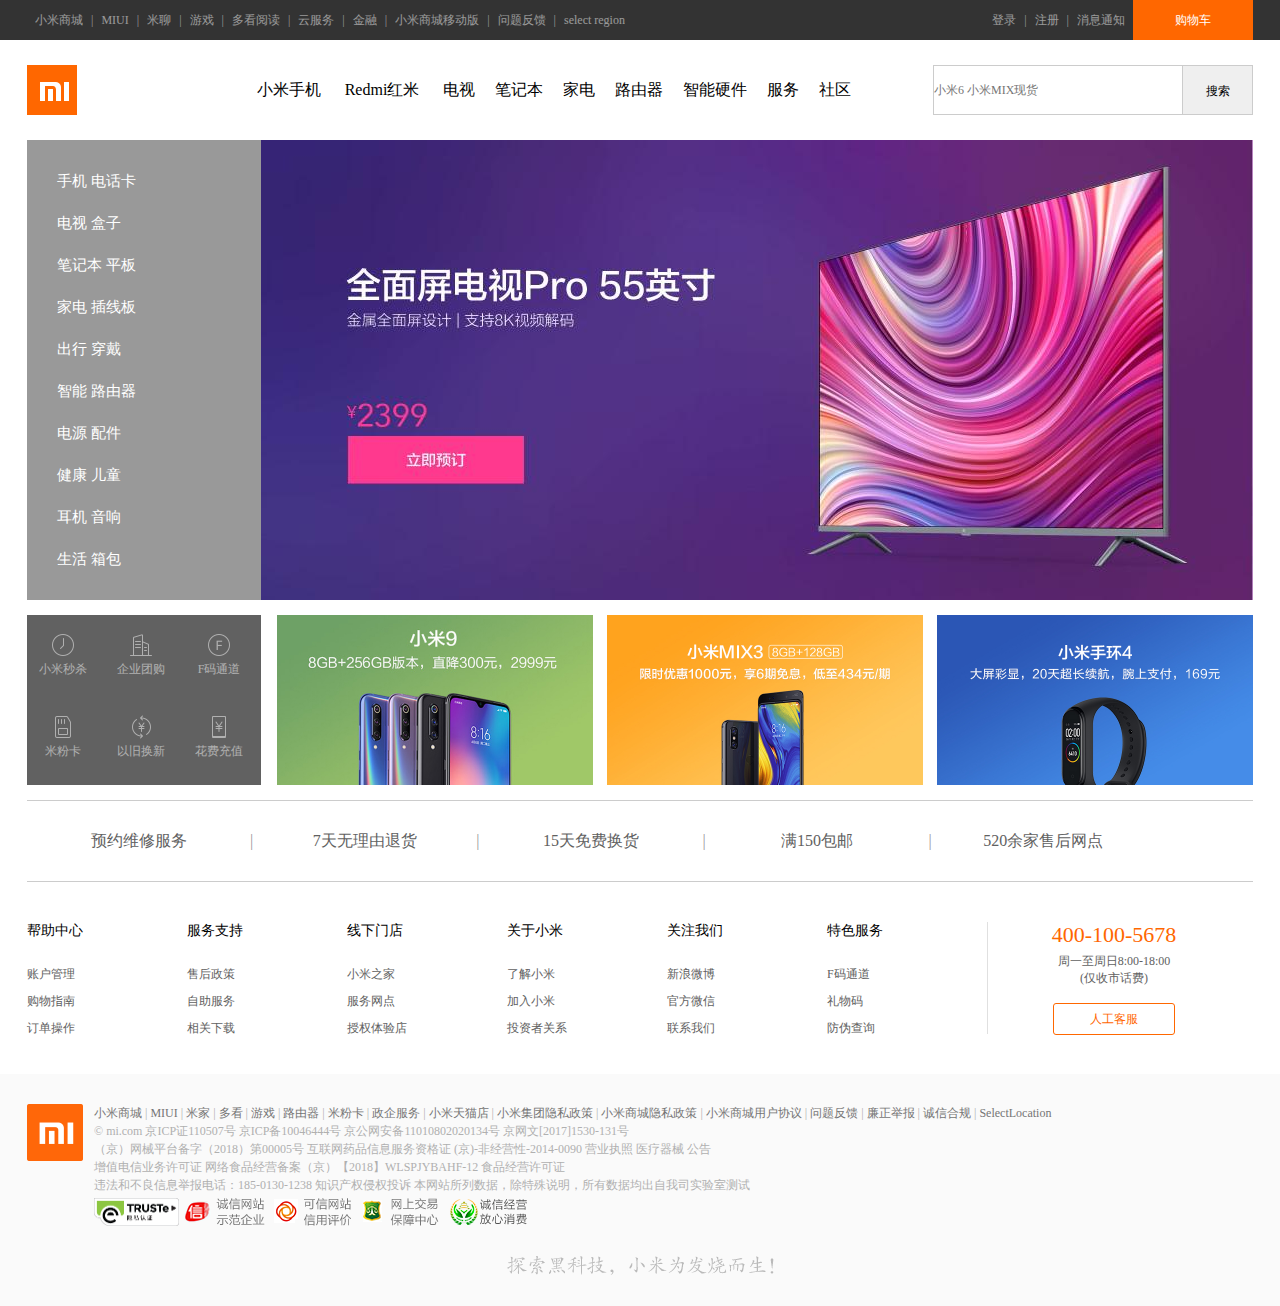
==== index.html @ fec9b2d8 "first commit" ====
<!DOCTYPE html>
<html lang="en">
<head>
    <meta charset="UTF-8">
    <title>小米首页</title>
    <link rel="stylesheet" href="CSS/reset.css">
    <link rel="stylesheet" href="CSS/public.css">

    <link rel="stylesheet" href="CSS/index.css">

</head>
<body>
<!--头部导航-->
    <header>
        <div class="header_top">
            <div class="container">
                <div class="header_top_left">
                    <ul>
                        <li>
                            <a href="">小米商城</a>
                        </li>
                        <li>|</li>
                        <li>
                            <a href="product.html">MIUI</a>
                        </li>
                        <li>|</li>
                        <li>
                            <a href="">米聊</a>
                        </li>
                        <li>|</li>
                        <li>
                            <a href="">游戏</a>
                        </li>
                        <li>|</li>
                        <li>
                            <a href="">多看阅读</a>
                        </li>
                        <li>|</li>
                        <li>
                            <a href="">云服务</a>
                        </li>
                        <li>|</li>
                        <li>
                            <a href="">金融</a>
                        </li>
                        <li>|</li>
                        <li>
                            <a href="">小米商城移动版</a>
                        </li>
                        <li>|</li>
                        <li>
                            <a href="">问题反馈</a>
                        </li>
                        <li>|</li>
                        <li>
                            <a href="">select region</a>
                        </li>
                    </ul>
                </div>
                <div class="header_top_right">
                    <ul>
                        <li>
                            <p>购物车</p>
                        </li>
                        <li>
                            <a href="login.html">消息通知</a>
                        </li>
                        <li>|</li>
                        <li>
                            <a href="login.html">注册</a>
                        </li>
                        <li>|</li>
                        <li>
                            <a href="login.html">登录</a>
                        </li>

                    </ul>
                </div>
            </div>

        </div>
        <div class="header_footer">
            <div class="container">
                <div class="header_logo">
                    <a href=""></a>
                </div>
                <div class="header_nav">
                    <ul>
                        <li>
                            <a href="product.html" target="_blank">小米手机</a>
                        </li>
                        <li>
                            <a href="#">Redmi红米</a>
                        </li>
                        <li>
                            <a href="#">电视</a>
                        </li>
                        <li>
                            <a href="#">笔记本</a>
                        </li>
                        <li>
                            <a href="#">家电</a>
                        </li>
                        <li>
                            <a href="#">路由器</a>
                        </li>
                        <li>
                            <a href="#">智能硬件</a>
                        </li>
                        <li>
                            <a href="#">服务</a>
                        </li>
                        <li>
                            <a href="#">社区</a>
                        </li>
                    </ul>
                </div>
                <div class="header_search">
                    <form action="" method="post">
                        <input type="text" class="shuru" placeholder="小米6&nbsp;小米MIX现货">
                        <input type="submit" class="sousuo" value="搜索" />

                    </form>
                </div>
            </div>
        </div>
    </header>
    <div class="hover_nav">
        <ul id="hover_nav_list1">
            <li>
                <a href="#">
                    <div class="imgs">
                        <img src="./images/public_images/41c566d825a3ae3b5751a78d4c7cffdb.png" alt="">
                    </div>
                    <div class="title">小米9 Pro 5G</div>
                    <p class="price">36699元起</p>
                </a>
            </li>
            <li>
                <a href="">
                    <div class="imgs">
                        <img src="./images/public_images/5d19da60f9f62eb2aa5dcdbd7df19f0f.png" alt="">
                    </div>
                    <div class="title">小米MIX Alpha</div>
                    <p class="price">19999</p>
                </a>
            </li>
            <li>
                <a href="#">
                    <div class="imgs">
                        <img src="./images/public_images/f515ab05232ed14ccd78ec67e024495a.png" alt="">
                    </div>
                    <div class="title">小米CC9</div>
                    <p class="price">1699元起</p>
                </a>
            </li>
            <li>
                <a href="#">
                    <div class="imgs">
                        <img src="./images/public_images/df9b3e7a562e02a33eb069b3f0119815.png" alt="">
                    </div>
                    <div class="title">小米CC9e</div>
                    <p class="price">1299元起</p>
                </a>
            </li>
            <li>
                <a href="#">
                    <div class="imgs">
                        <img src="./images/public_images/b02f50c9dd2e01c139a06a12502755ef.png" alt="">
                    </div>
                    <div class="title">小米CC9美图定制版</div>
                    <p class="price">2599元</p>
                </a>
            </li>
            <li>
                <a href="#">
                    <div class="imgs">
                        <img src="./images/public_images/2c9307e9690dfbca39d8de770a7a8664.png" alt="">
                    </div>
                    <div class="title">小米9</div>
                    <p class="price">2799元起</p>
                </a>
            </li>
        </ul>
    </div>
<!--内容区-->
    <div class="content">
        <!-- rM:round Map（轮播图）简写       -->
        <div class="rM">
            <div class="rM_left">
                <ul>
                    <li><a href="#">手机 电话卡</a></li>
                    <li><a href="#">电视 盒子</a></li>
                    <li><a href="#">笔记本 平板</a></li>
                    <li><a href="#">家电 插线板</a></li>
                    <li><a href="#">出行 穿戴</a></li>
                    <li><a href="#">智能 路由器</a></li>
                    <li><a href="#">电源 配件</a></li>
                    <li><a href="#">健康 儿童</a></li>
                    <li><a href="#">耳机 音响</a></li>
                    <li><a href="#">生活 箱包</a></li>
                </ul>
            </div>
            <div class="rM_right"></div>
        </div>
        <!-- home_row -->
        <div class="home_row">
            <div class="channel_list">
                <ul>
                    <li><a href="#"><img src="./images/index_images/82abdba456e8caaea5848a0cddce03db.png" alt="">小米秒杀</a></li>
                    <li><a href="#"><img src="./images/index_images/806f2dfb2d27978e33fe3815d3851fa3.png" alt="">企业团购</a></li>
                    <li><a href="#"><img src="./images/index_images/eded6fa3b897a058163e2485532c4f10.png" alt="">F码通道</a></li>
                    <li><a href="#"><img src="./images/index_images/43a3195efa6a3cc7662efed8e7abe8bf.png" alt="">米粉卡</a></li>
                    <li><a href="#"><img src="./images/index_images/f4846bca6010a0deb9f85464409862af.png" alt="">以旧换新</a></li>
                    <li><a href="#"><img src="./images/index_images/9a76d7636b08e0988efb4fc384ae497b.png" alt="">花费充值</a></li>
                </ul>
            </div>
            <div class="channel_3">
                <ul>
                    <li><a href="#"><img src="./images/index_images/小米手环4.jpg" alt=""></a></li>
                    <li><a href="#"><img src="./images/index_images/小米MIX3.jpg" alt=""></a></li>
                    <li><a href="#"><img src="./images/index_images/小米9.jpg" alt=""></a></li>
                </ul>
            </div>
        </div>
    </div>
<!--尾部   -->
    <footer>
        <div class="footer_top">
            <div class="container">
                <div class="footer_serve">
                    <ul>
                        <li><a href="#">预约维修服务</a></li>
                        <li>|</li>
                        <li><a href="#">7天无理由退货</a></li>
                        <li>|</li>
                        <li><a href="#">15天免费换货</a></li>
                        <li>|</li>
                        <li><a href="#">满150包邮</a></li>
                        <li>|</li>
                        <li><a href="#">520余家售后网点</a></li>
                    </ul>
                </div>
                <div class="footer_link">
                    <dl>
                        <dt>帮助中心</dt>
                        <dd><a href="#">账户管理</a></dd>
                        <dd><a href="#">购物指南</a></dd>
                        <dd><a href="#">订单操作</a></dd>
                    </dl>
                    <dl>
                        <dt>服务支持</dt>
                        <dd><a href="#">售后政策</a></dd>
                        <dd><a href="#">自助服务</a></dd>
                        <dd><a href="#">相关下载</a></dd>
                    </dl>
                    <dl>
                        <dt>线下门店</dt>
                        <dd><a href="#">小米之家</a></dd>
                        <dd><a href="#">服务网点</a></dd>
                        <dd><a href="#">授权体验店</a></dd>
                    </dl>
                    <dl>
                        <dt>关于小米</dt>
                        <dd><a href="#">了解小米</a></dd>
                        <dd><a href="#">加入小米</a></dd>
                        <dd><a href="#">投资者关系</a></dd>
                    </dl>
                    <dl>
                        <dt>关注我们</dt>
                        <dd><a href="#">新浪微博</a></dd>
                        <dd><a href="#">官方微信</a></dd>
                        <dd><a href="#">联系我们</a></dd>
                    </dl>
                    <dl>
                        <dt>特色服务</dt>
                        <dd><a href="#">F码通道</a></dd>
                        <dd><a href="#">礼物码</a></dd>
                        <dd><a href="#">防伪查询</a></dd>
                    </dl>
                    <div class="col_contact">
                        <p class="phone">400-100-5678</p>
                        <p>
                            周一至周日8:00-18:00
                            <br>
                            (仅收市话费)
                        </p>
                        <a href="#">人工客服</a>
                    </div>
                </div>
            </div>
        </div>
        <div class="footer_info">
            <div class="container">
                <div class="logo"></div>
                <div class="info-text">
                    <p class="sites">
                        <a href="#">小米商城</a>
                        <span>|</span>
                        <a href="#">MIUI</a>
                        <span>|</span>
                        <a href="#">米家</a>
                        <span>|</span>
                        <a href="#">多看</a>
                        <span>|</span>
                        <a href="#">游戏</a>
                        <span>|</span>
                        <a href="#">路由器</a>
                        <span>|</span>
                        <a href="#">米粉卡</a>
                        <span>|</span>
                        <a href="#">政企服务</a>
                        <span>|</span>
                        <a href="#">小米天猫店</a>
                        <span>|</span>
                        <a href="#">小米集团隐私政策</a>
                        <span>|</span>
                        <a href="#">小米商城隐私政策</a>
                        <span>|</span>
                        <a href="#">小米商城用户协议</a>
                        <span>|</span>
                        <a href="#">问题反馈</a>
                        <span>|</span>
                        <a href="#">廉正举报</a>
                        <span>|</span>
                        <a href="#">诚信合规</a>
                        <span>|</span>
                        <a href="#">SelectLocation</a>
                    </p>
                    <p>
                        ©
                        <a href="#">mi.com</a>
                        京ICP证110507号
                        <a href="#">京ICP备10046444号</a>
                        <a href="#">京公网安备11010802020134号 </a>
                        <a href="#">京网文[2017]1530-131号</a>
                        <br>
                        <a href="#">（京）网械平台备字（2018）第00005号</a>
                        <a href="#">互联网药品信息服务资格证 (京)-非经营性-2014-0090 营业执照</a>                   <a href="#">医疗器械</a>
                        <a href="#">公告</a>
                        <br>
                        <a href="#">增值电信业务许可证</a>
                        网络食品经营备案（京）【2018】WLSPJYBAHF-12
                        <a href="#">食品经营许可证</a>
                        <br>
                        违法和不良信息举报电话：185-0130-1238
                        <a href="#">知识产权侵权投诉</a>
                        本网站所列数据，除特殊说明，所有数据均出自我司实验室测试
                    </p>
                </div>
                <div class="info-links">
                    <a href="#"><img src="images/truste.png" alt="" width="85" height="28"></a>
                    <a href="#"><img src="images/v-logo-2.png" alt=""></a>
                    <a href="#"><img src="images/v-logo-1.png" alt=""></a>
                    <a href="#"><img src="images/v-logo-3.png" alt=""></a>
                    <a href="#"><img src="images/ba10428a4f9495ac310fd0b5e0cf8370.png" alt=""></a>
                </div>
                <div class="slogan"></div>
            </div>
        </div>
    </footer>
</body>
</html>
---- CSS/public.css ----
/*所有HTML文件的头部和尾部样式*/

/*头部布局*/
header{
    width: 100%;
    height: 140px;
}
/*设置header-top*/
.header_top{
    height: 40px;
    background: #333;
}
.header_top .container{
    width: 1226px;
    margin: 0 auto;
    font-size: 12px;
}
/*设置header_top左侧样式*/
.header_top_left{
    float: left;
}
.header_top_left{
    height: 40px;
    line-height: 40px;
    text-align: center;
}
.header_top_left ul li{
    float: left;
}
.header_top_left ul li a{
    display: inline-block;
    color: #fff;
    margin:0 8px;
    opacity: 0.5;
}
.header_top_left ul li a:hover{
    opacity: 1;
}
/*设置header_top右侧样式*/
.header_top_right{
    float: right;
}
.header_top_right{
    height: 40px;
    line-height: 40px;
    text-align: center;
}
.header_top_right ul li{
    float: right;
}
.header_top_right ul li a{
    display: inline-block;
    color: #fff;
    margin:0 8px;
    opacity: 0.5;
}
.header_top_right ul li a:hover{
    opacity: 1;
}
/*单独设置header_top右侧购物车*/
.header_top_right ul li:first-child{
    background: #ff6700;
    width: 120px;
}
.header_top_right ul li:first-child:hover{
    background: none;
}
.header_top_right ul li p{
    color: #fff;
}

/*********************************************************************************/

/*设置header-footer*/
.header_footer{
    height: 100px;
}
.header_footer .container{
    width: 1226px;
    margin: 0 auto;
}
/*设置header_logo样式*/
.header_footer .header_logo{
    float: left;
    height: 100px;
}
.header_logo a{
    margin-top: 25px;
    display: inline-block;
    width: 50px;
    height: 50px;
    background:url(../images/logo_top.png) no-repeat;
}
/*设置header_nav样式*/
.header_footer .header_nav{
    float: left;
}
.header_nav ul{
    font-size: 16px;
    margin-left: 170px;
}
.header_nav li{
    float: left;
    height: 100px;
    line-height: 100px;
    text-align: center;
}
.header_nav li:nth-child(1){
    width: 84px;
}
.header_nav li:nth-child(2){
    width: 102px;
}
.header_nav li:nth-child(3){
    width: 52px;
}
.header_nav li:nth-child(4){
    width: 68px;
}
.header_nav li:nth-child(5){
    width: 52px;
}
.header_nav li:nth-child(6){
    width: 68px;
}
.header_nav li:nth-child(7){
    width: 84px;
}
.header_nav li:nth-child(8){
    width: 52px;
}
.header_nav li:nth-child(9){
    width: 52px;
}
.header_nav li a{
    color: #000;
}
.header_nav li a:hover{
    color: #ff6700;
}

/*设置header_search样式*/
.header_footer .header_search{
    float: right;
    height: 100px;
}
.header_search input{
    width: 250px;
    height:50px;
    line-height: 50px;
    font-size: 12px;
    margin-top: 25px;
    border:1px solid #ccc;
    box-sizing: border-box;
    float:left;
}
.header_search input:nth-child(2){
    width:70px;
    border-left: none;
}

/*头部鼠标悬浮显示页*/
.hover_nav{
    display: none;
    position: absolute;
    border-top: 1px solid #ccc;
    background-color: white;
    width: 100%;
    height: 230px;
}
.hover_nav #hover_nav_list1{
    width: 1226px;
    margin-left: auto;
    margin-right: auto;
}
#hover_nav_list1 li{
    padding: 35px 12px 0;
    text-align: center;
    width: 180px;
    float: left;
}
#hover_nav_list1 .title{
    height: 20px;
    line-height: 20px;
}
#hover_nav_list1 p{
    height: 20px;
    line-height: 20px;
    color: #ff6700;
}


/*设置footer样式*/
footer{

}
.footer_top .container{
    width: 1226px;
    margin: 0 auto;

}
/*设置footer_serve样式*/
.footer_top .footer_serve{
    width: 1226px;
    height: 80px;
    line-height: 80px;
    text-align: center;
    font-size: 16px;

    border-top: 1px solid #ccc;
    border-bottom: 1px solid #ccc;
}
.footer_serve ul{

}
.footer_serve li{
    float: left;
}
.footer_serve li:nth-of-type(2n+1){
    width: 223px;
}
.footer_serve li a{
    color: #616161;
}
.footer_serve li a:hover{
    color: #ff6700;
}

/*设置footer_link样式*/
footer .footer_link{
    height: 192px;
    padding: 40px 0;
    box-sizing: border-box;
}
.footer_link dl{
    float: left;
    width: 160px;
    height: 112px;

}
.footer_link dt{
    margin-bottom: 26px;
    font-size: 14px;
    color: #000;
}
.footer_link dd{
    margin-top: 10px;

}
.footer_link dd a{
    color: #616161;
}
.footer_link dd a:hover{
    color: #ff6700;
}
.footer_link .col_contact{
    float: left;
    width: 252px;
    height: 112px;
    border-left: 1px solid #e0e0e0;

    text-align: center;
    color: #616161;
}
.col_contact .phone{
    font-size: 22px;
    color: #ff6700;
    margin-bottom: 5px;
}
.col_contact p:nth-child(2){
    margin-bottom: 16px;
}
.col_contact a{
    display: inline-block;
    width: 120px;
    height: 30px;

    border-radius: 3px;
    border: 1px solid #ff6700;
    line-height: 30px;


    color: #ff6700;
}
.col_contact a:hover{
    background-color: #ff6700;
    color: #FFFFFF;
}

/*设置footer_info样式*/
footer .footer_info{
    height: 232px;
    padding: 30px 0;

    box-sizing: border-box;
    background-color: #fafafa;
}
.footer_info .container{
    width: 1226px;
    margin: 0 auto;
    height: 123px;
    position: relative;

}
.footer_info .logo{
    display: inline-block;
    width: 57px;
    height: 57px;

    position: absolute;
    top: 0;
    left: 0;

    margin-right: 10px;
    background:  url("../images/logo_foot.png") 0 0 no-repeat;
}

/*设置footer_info中的  info-text样式*/
.footer_info .info-text{
    color: #b0b0b0;
    padding-left: 67px;
}
.info-text p a{
    line-height: 18px;
    color: #b0b0b0;
}
.info-text .sites a{
    color: #757575;
}
.info-text p a:hover{
    color: #ff6700;
}

/*设置footer_info中的  info-links的样式*/
.info-links{
    height: 28px;
    margin: 4px 0 0;
    padding-left: 67px;
}

/*设置footer_info中的  slogan的样式*/
.slogan{
    clear: both;
    margin: 30px auto 0;
    width: 267px;
    height: 19px;
    background:  url("../images/slogan2016.png") 0 0 no-repeat;
    overflow: hidden;
}
---- CSS/index.css ----
/*设置导航轮播图样式*/
.content .rM{
    width: 1226px;
    height: 460px;
    margin-right: auto;
    margin-left: auto;
}
/*设置左侧导航*/
.rM .rM_left{
    float: left;
    width: 234px;
    background-color: #999999;
    font-size: 15px;
}
.rM_left ul{
    padding: 20px 0;
}
.rM_left ul>li:hover{
    background-color: #ff6700;
}
.rM_left ul>li>a{
    height: 42px;
    line-height: 42px;
    padding-left: 30px;
    color: #fff;
}
/*设置轮播图*/
.rM .rM_right{
    float: right;
    width: 992px;
    height: 460px;
    background-color: green;
    background-image: url("../images/index_images/1b1d3d2a8e50d6445d471322b70d3aea.jpg");
    background-position: right;
}

/*设置home_row*/
.home_row{
    width: 1226px;
    height: 170px;
    margin: 15px auto;

    /*background-color: yellow;*/
}
.home_row .channel_list{
    float: left;
    width: 234px;
    height: 100%;
    background-color: #616161;
}
.channel_list>ul>li{
    float: left;
    width: 76px;
    height: 82px;
    padding: 0 1px;

    text-align: center;
}
.channel_list>ul>li>a{
    display: block;
    padding-top: 18px;
    width: 70px;
    height: 64px;
    color: white;
    opacity: 0.5;
}
.channel_list>ul>li>a>img{
    display: block;
    width: 24px;
    height: 24px;
    margin: 0 auto 4px;

}
.channel_list>ul>li>a:hover{
    opacity: 1;

}

.home_row .channel_3{
    float: right;
    height: 100%;
}
.channel_3>ul>li{
    float: right;
    width: 316px;
    height: 170px;
    margin-left: 14px;
}
.channel_3>ul>li>a>img{
    width: 316px;
    height: 170px;
}
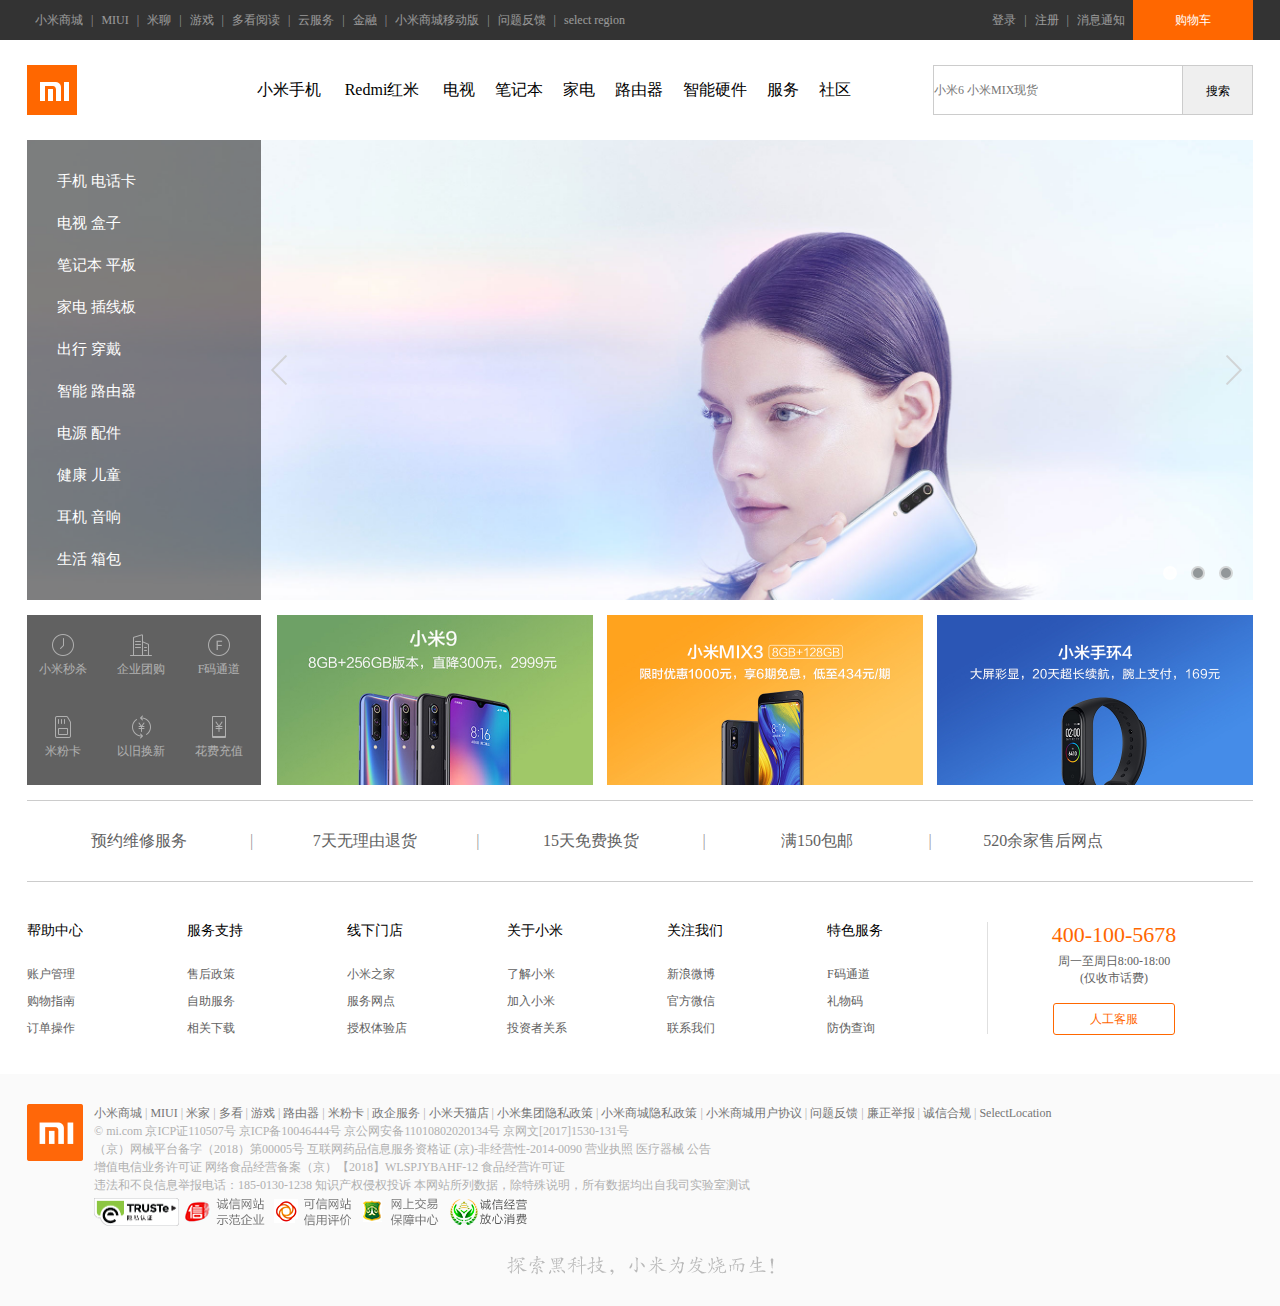
==== commit c1a90840: "second commit" ====
--- a/index.html
+++ b/index.html
@@ -5,8 +5,9 @@
     <title>小米首页</title>
     <link rel="stylesheet" href="CSS/reset.css">
     <link rel="stylesheet" href="CSS/public.css">
+    <link rel="stylesheet" href="CSS/index.css">
 
-    <link rel="stylesheet" href="CSS/index.css">
+
 
 </head>
 <body>
@@ -126,7 +127,7 @@
         </div>
     </header>
     <div class="hover_nav">
-        <ul id="hover_nav_list1">
+        <ul>
             <li>
                 <a href="#">
                     <div class="imgs">
@@ -179,6 +180,342 @@
                     </div>
                     <div class="title">小米9</div>
                     <p class="price">2799元起</p>
+                </a>
+            </li>
+        </ul>
+        <ul>
+            <li>
+                <a href="#">
+                    <div class="imgs">
+                        <img src="./images/public_images/c1937ecb7e9b8e1aee11d6936e19d53c.png" alt="">
+                    </div>
+                    <div class="title">Redmi K20 Pro 尊享版</div>
+                    <p class="price">2699元起</p>
+                </a>
+            </li>
+            <li>
+                <a href="">
+                    <div class="imgs">
+                        <img src="./images/public_images/8ee0af37bbd2f5a83c799e87dd791037.png" alt="">
+                    </div>
+                    <div class="title">Redmi Note 8 pro</div>
+                    <p class="price">1399元起</p>
+                </a>
+            </li>
+            <li>
+                <a href="#">
+                    <div class="imgs">
+                        <img src="./images/public_images/dacd6a3d8440b7a038e9778702bd6db6.png" alt="">
+                    </div>
+                    <div class="title">Redmi Note 8</div>
+                    <p class="price">999元起</p>
+                </a>
+            </li>
+            <li>
+                <a href="#">
+                    <div class="imgs">
+                        <img src="./images/public_images/f69828396fcd1e05b932778f4fca4409.jpg" alt="">
+                    </div>
+                    <div class="title">Redmi K20 Pro</div>
+                    <p class="price">1799元起</p>
+                </a>
+            </li>
+            <li>
+                <a href="#">
+                    <div class="imgs">
+                        <img src="./images/public_images/d4fbf37c6b51e510a3bac5e738f2f681.jpg" alt="">
+                    </div>
+                    <div class="title">Redmi K20</div>
+                    <p class="price">1799元起</p>
+                </a>
+            </li>
+            <li>
+                <a href="#">
+                    <div class="imgs">
+                        <img src="./images/public_images/b0e0c0fda4adf267012815127302f6de.jpg" alt="">
+                    </div>
+                    <div class="title">Redmi Note7 Pro</div>
+                    <p class="price">1399元</p>
+                </a>
+            </li>
+        </ul>
+        <ul>
+            <li>
+                <a href="#">
+                    <div class="imgs">
+                        <img src="./images/public_images/6917267948c54c647d2009a98637aac6.jpg" alt="">
+                    </div>
+                    <div class="title">Redmi 红米电视 70英寸 R70A</div>
+                    <p class="price">3399元起</p>
+                </a>
+            </li>
+            <li>
+                <a href="">
+                    <div class="imgs">
+                        <img src="./images/public_images/00f597a8725eee9245e383c35cd4f7b6.jpg" alt="">
+                    </div>
+                    <div class="title">小米壁画电视 65英寸</div>
+                    <p class="price">6999元</p>
+                </a>
+            </li>
+            <li>
+                <a href="#">
+                    <div class="imgs">
+                        <img src="./images/public_images/a40904b6a053b73b631a152334388d0e.jpg" alt="">
+                    </div>
+                    <div class="title">小米全面屏电视E55A</div>
+                    <p class="price">1799元</p>
+                </a>
+            </li>
+            <li>
+                <a href="#">
+                    <div class="imgs">
+                        <img src="./images/public_images/e8f4e22f6d591825f8f150b3309c750b.png" alt="">
+                    </div>
+                    <div class="title">小米电视4A 32英寸</div>
+                    <p class="price">699元</p>
+                </a>
+            </li>
+            <li>
+                <a href="#">
+                    <div class="imgs">
+                        <img src="./images/public_images/bf72a3e9a6e799cb71ecfa7d80465351.jpg" alt="">
+                    </div>
+                    <div class="title">小米电视4A 55英寸</div>
+                    <p class="price">1699元</p>
+                </a>
+            </li>
+            <li>
+                <a href="#">
+                    <div class="imgs">
+                        <img src="./images/public_images/bd922870295a97a0972eaba5af92129e.jpg" alt="">
+                    </div>
+                    <div class="title">小米电视4A 65英寸</div>
+                    <p class="price">2699元</p>
+                </a>
+            </li>
+        </ul>
+        <ul>
+            <li>
+                <a href="#">
+                    <div class="imgs">
+                        <img src="./images/public_images/6a25f895ad6019c3fae32fd1f48a2c7c.png" alt="">
+                    </div>
+                    <div class="title">RedmiBook 14增强版</div>
+                    <p class="price">3999元起</p>
+                </a>
+            </li>
+            <li>
+                <a href="">
+                    <div class="imgs">
+                        <img src="./images/public_images/33c6a31aaee90164ce963801bec48e64.png" alt="">
+                    </div>
+                    <div class="title">游戏本2019款</div>
+                    <p class="price">7499元起</p>
+                </a>
+            </li>
+            <li>
+                <a href="#">
+                    <div class="imgs">
+                        <img src="./images/public_images/95c4329ce2c454e2a5fa1e0931528a46.png" alt="">
+                    </div>
+                    <div class="title">小米笔记本Air 12.5"</div>
+                    <p class="price">3599元起</p>
+                </a>
+            </li>
+            <li>
+                <a href="#">
+                    <div class="imgs">
+                        <img src="./images/public_images/96108a8feee8e790389b09b8b949fa7d.png" alt="">
+                    </div>
+                    <div class="title">小米笔记本Air 13.3"</div>
+                    <p class="price">4999元起</p>
+                </a>
+            </li>
+            <li>
+                <a href="#">
+                    <div class="imgs">
+                        <img src="./images/public_images/bb159dbe860ee434b52d8eed9e9fd424.png" alt="">
+                    </div>
+                    <div class="title">小米笔记本Air 15.6"</div>
+                    <p class="price">3799元起</p>
+                </a>
+            </li>
+            <li>
+                <a href="#">
+                    <div class="imgs">
+                        <img src="./images/public_images/d712f71b3c4a3b562601c2b956a660ad.png" alt="">
+                    </div>
+                    <div class="title">小米笔记本Pro 15.6</div>
+                    <p class="price">5499元起</p>
+                </a>
+            </li>
+        </ul>
+        <ul>
+            <li>
+                <a href="#">
+                    <div class="imgs">
+                        <img src="./images/public_images/03dc85cd792904ddc8027b2d781beed8.png" alt="">
+                    </div>
+                    <div class="title">米家互联网空调C1(一级能效)</div>
+                    <p class="price">2599元</p>
+                </a>
+            </li>
+            <li>
+                <a href="">
+                    <div class="imgs">
+                        <img src="./images/public_images/e06b219c5bced9256467b17738a943c6.png" alt="">
+                    </div>
+                    <div class="title">米家互联网空调(一级能效)</div>
+                    <p class="price">2399元</p>
+                </a>
+            </li>
+            <li>
+                <a href="#">
+                    <div class="imgs">
+                        <img src="./images/public_images/c5d772b7c2a159c3ed7d4e31bd293f18.jpg" alt="">
+                    </div>
+                    <div class="title">Redmi全自动波轮洗衣机1A</div>
+                    <p class="price">699元</p>
+                </a>
+            </li>
+            <li>
+                <a href="#">
+                    <div class="imgs">
+                        <img src="./images/public_images/11b8bca444aba2994fe852993eac9203.png" alt="">
+                    </div>
+                    <div class="title">米家互联网洗烘一体机10kg</div>
+                    <p class="price">1899元</p>
+                </a>
+            </li>
+            <li>
+                <a href="#">
+                    <div class="imgs">
+                        <img src="./images/public_images/486a2a7359b6bda95b3dbd4e45b9c50a.jpg" alt="">
+                    </div>
+                    <div class="title">小米净水器</div>
+                    <p class="price">1699元</p>
+                </a>
+            </li>
+            <li>
+                <a href="#">
+                    <div class="imgs">
+                        <img src="./images/public_images/5fc5ee374e5306aa5513be4f3b560531.png" alt="">
+                    </div>
+                    <div class="title">米家扫地机器人</div>
+                    <p class="price">1299元</p>
+                </a>
+            </li>
+        </ul>
+        <ul>
+            <li>
+                <a href="#">
+                    <div class="imgs">
+                        <img src="./images/public_images/5dd23c09b7eb6471968537fdce629194.png" alt="">
+                    </div>
+                    <div class="title">小米路由器AC2100</div>
+                    <p class="price">229元</p>
+                </a>
+            </li>
+            <li>
+                <a href="">
+                    <div class="imgs">
+                        <img src="./images/public_images/ec5be5f93ac0118aeec27b8df4337fc9.jpg" alt="">
+                    </div>
+                    <div class="title">小米路由器Mesh</div>
+                    <p class="price">999元</p>
+                </a>
+            </li>
+            <li>
+                <a href="#">
+                    <div class="imgs">
+                        <img src="./images/public_images/026a28fc18eff2cfa4d26a799a2da9cc.jpg" alt="">
+                    </div>
+                    <div class="title">小米路由器4A千兆版</div>
+                    <p class="price">149元</p>
+                </a>
+            </li>
+            <li>
+                <a href="#">
+                    <div class="imgs">
+                        <img src="./images/public_images/28efac56ef4c4942077dac7e30e8c624.jpg" alt="">
+                    </div>
+                    <div class="title">路由器 4C</div>
+                    <p class="price">59元</p>
+                </a>
+            </li>
+            <li>
+                <a href="#">
+                    <div class="imgs">
+                        <img src="./images/public_images/3c3e9f61cc72ccd2a37fc90fed215b66.jpg" alt="">
+                    </div>
+                    <div class="title">小米路由器 4A</div>
+                    <p class="price">99元</p>
+                </a>
+            </li>
+            <li>
+                <a href="#">
+                    <div class="imgs">
+                        <img src="./images/public_images/5fc5ee374e5306aa5513be4f3b560531.png" alt="">
+                    </div>
+                    <div class="title">小米路由器HDPro</div>
+                    <p class="price">399元起</p>
+                </a>
+            </li>
+        </ul>
+        <ul>
+            <li>
+                <a href="#">
+                    <div class="imgs">
+                        <img src="./images/public_images/2a500be4264c692899b25d86c16403f7.jpg" alt="">
+                    </div>
+                    <div class="title">小米米家智能摄像机云台版</div>
+                    <p class="price">179元起</p>
+                </a>
+            </li>
+            <li>
+                <a href="">
+                    <div class="imgs">
+                        <img src="./images/public_images/e3fb0886fdb13e5ae784b9713b9a0038.jpg" alt="">
+                    </div>
+                    <div class="title">小米小爱老师</div>
+                    <p class="price">449元起</p>
+                </a>
+            </li>
+            <li>
+                <a href="#">
+                    <div class="imgs">
+                        <img src="./images/public_images/5630aa997c82409ee33b2814c7eb2244.jpg" alt="">
+                    </div>
+                    <div class="title">小米米家智能门锁</div>
+                    <p class="price">1199元起</p>
+                </a>
+            </li>
+            <li>
+                <a href="#">
+                    <div class="imgs">
+                        <img src="./images/public_images/f6e585a4bf5c0f744ca60f19ecd6fadf.jpg" alt="">
+                    </div>
+                    <div class="title">小米小爱触屏音箱</div>
+                    <p class="price">249元</p>
+                </a>
+            </li>
+            <li>
+                <a href="#">
+                    <div class="imgs">
+                        <img src="./images/public_images/c1016ddffd2ac5808c4bebcdbefd413a.jpg" alt="">
+                    </div>
+                    <div class="title">小爱万能遥控板</div>
+                    <p class="price">149元</p>
+                </a>
+            </li>
+            <li>
+                <a href="#">
+                    <div class="imgs">
+                        <img src="./images/public_images/df136199221a23299bc5348f37230a86.jpg" alt="">
+                    </div>
+                    <div class="title">查看全部</div>
+                    <p class="price">智能硬件</p>
                 </a>
             </li>
         </ul>
@@ -201,7 +538,15 @@
                     <li><a href="#">生活 箱包</a></li>
                 </ul>
             </div>
-            <div class="rM_right"></div>
+            <div class="rM_right">
+                <div id="pre"></div>
+                <div id="next"></div>
+                <ul id="pointList">
+                    <li class=" point active"></li>
+                    <li class=" point"></li>
+                    <li class=" point"></li>
+                </ul>
+            </div>
         </div>
         <!-- home_row -->
         <div class="home_row">
@@ -359,5 +704,8 @@
             </div>
         </div>
     </footer>
+<script src="js/public.js"></script>
+<script src="js/index.js"></script>
+
 </body>
 </html>
--- a/CSS/public.css
+++ b/CSS/public.css
@@ -168,22 +168,29 @@
     width: 100%;
     height: 230px;
 }
-.hover_nav #hover_nav_list1{
+.hover_nav>ul{
+    display: none;
     width: 1226px;
     margin-left: auto;
     margin-right: auto;
 }
-#hover_nav_list1 li{
-    padding: 35px 12px 0;
-    text-align: center;
-    width: 180px;
-    float: left;
-}
-#hover_nav_list1 .title{
+.hover_nav>ul>li{
+    padding-top: 35px;
+    text-align: center;
+    width: 204px;
+    float: left;
+}
+.hover_nav>ul>li .imgs{
+    border-right: 1px solid #ccc;
+}
+.hover_nav>ul>li:last-child .imgs{
+    border: none;
+}
+.hover_nav>ul .title{
     height: 20px;
     line-height: 20px;
 }
-#hover_nav_list1 p{
+.hover_nav>ul p{
     height: 20px;
     line-height: 20px;
     color: #ff6700;
--- a/CSS/index.css
+++ b/CSS/index.css
@@ -5,11 +5,15 @@
     margin-right: auto;
     margin-left: auto;
 }
+.rM{
+    background:  url("../images/index_images/mi9-01.jpg") 0 0 no-repeat;
+    background-size: cover;
+}
 /*设置左侧导航*/
 .rM .rM_left{
     float: left;
     width: 234px;
-    background-color: #999999;
+    background-color: rgba(0,0,0,0.5);
     font-size: 15px;
 }
 .rM_left ul{
@@ -29,11 +33,49 @@
     float: right;
     width: 992px;
     height: 460px;
-    background-color: green;
-    background-image: url("../images/index_images/1b1d3d2a8e50d6445d471322b70d3aea.jpg");
-    background-position: right;
+    position: relative;
 }
-
+.rM_right>#pre{
+    width: 41px;
+    height: 69px;
+    background:  url("../images/index_images/icon-slides.png") -84px 50% no-repeat;
+    position: absolute;
+    top:195px;
+    left:0;
+}
+.rM_right>#pre:hover{
+    background-position:  0 50%;
+}
+.rM_right>#next{
+    width: 41px;
+    height: 69px;
+    background:  url("../images/index_images/icon-slides.png") -125px 50% no-repeat;
+    position: absolute;
+    top:195px;
+    right:0;
+}
+.rM_right>#next:hover{
+    background-position:  -42px 50%;
+}
+.rM_right>#pointList{
+    list-style: none;
+    position: absolute;
+    right: 20px;
+    bottom: 20px;
+}
+.rM_right>#pointList>li{
+    width: 10px;
+    height: 10px;
+    background-color: rgba(0,0,0,0.4);
+    border-radius: 100%;
+    float:left;
+    margin-left: 14px;
+    border: 2px solid rgba(255,255,255,0.6);
+}
+#pointList>.active{
+    background-color: rgba(255,255,255,0.8) !important;
+}
+/***************************************************************************************************/
 /*设置home_row*/
 .home_row{
     width: 1226px;
